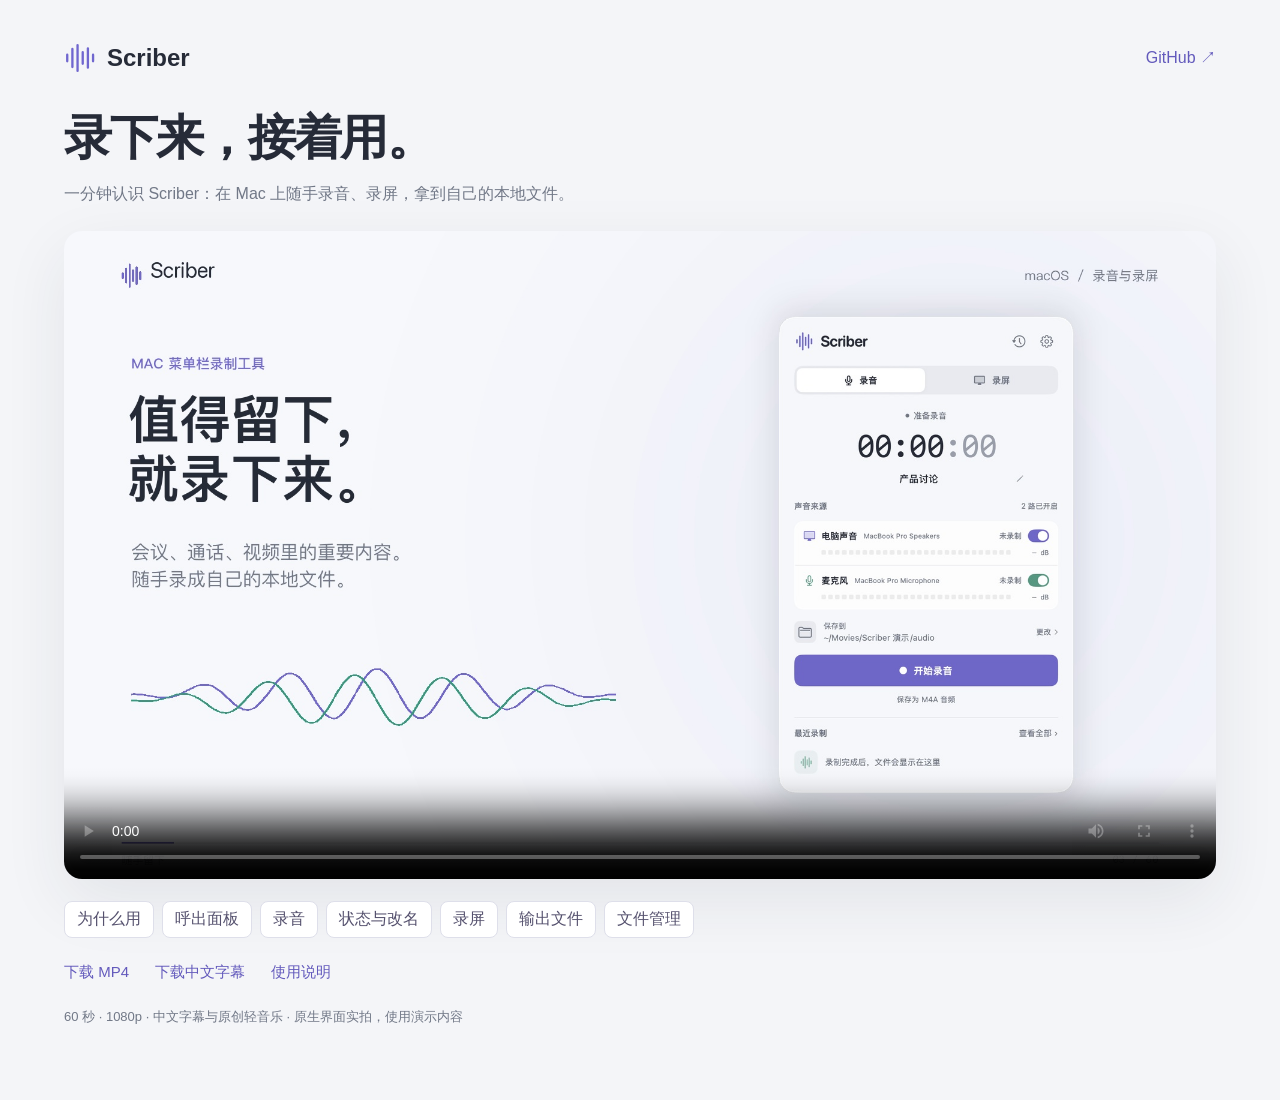
==== video/index.html @ 4d5aacbd "feat: add a one-minute native Scriber product film Explain the recording workflow with real native U" ====
<!doctype html>
<html lang="zh-CN">
<head>
<meta charset="utf-8"><meta name="viewport" content="width=device-width,initial-scale=1">
<title>Scriber · 一分钟认识</title>
<style>
:root{color-scheme:light;font-family:-apple-system,BlinkMacSystemFont,"PingFang SC",sans-serif;color:#262b38;background:#f4f5f8}*{box-sizing:border-box}body{margin:0;padding:40px 5vw 48px}main{max-width:1200px;margin:auto}header{display:flex;justify-content:space-between;align-items:center;margin-bottom:30px}.brand{font-weight:650;font-size:24px;display:flex;gap:12px;align-items:center}.brand svg{width:31px;height:36px}a{color:#635abc;text-decoration:none}a:hover{text-decoration:underline}a:focus-visible,video:focus-visible{outline:3px solid #7067cf;outline-offset:5px}h1{font-size:clamp(30px,4vw,48px);letter-spacing:-.04em;margin:14px 0 10px}p{color:#717887;line-height:1.7;margin:0 0 24px}video{width:100%;aspect-ratio:16/9;display:block;border-radius:18px;background:#eef0f7;box-shadow:0 22px 65px #262b3815}nav{display:flex;flex-wrap:wrap;gap:12px 26px;margin-top:25px;font-size:15px}.note{font-size:13px;margin-top:24px}button{font:inherit;border:1px solid #dedfea;background:white;color:#55516e;border-radius:8px;padding:7px 12px;cursor:pointer}button:hover{background:#edebfa}button:focus-visible{outline:3px solid #7067cf}section{margin-top:22px;display:flex;gap:8px;flex-wrap:wrap}@media(max-width:600px){body{padding:22px 18px}header{margin-bottom:22px}header a{font-size:13px}video{border-radius:10px}section{gap:7px}button{font-size:12px}}
</style>
</head>
<body><main>
<header><span class="brand"><svg viewBox="0 0 48 48" fill="none" stroke="#7067cf" stroke-width="3.6" stroke-linecap="round" aria-hidden="true"><path d="M5 19v10m8-19v28m8-34v40m8-29v18m8-24v30m8-20v10"/></svg>Scriber</span><a href="https://github.com/luyao618/dayscribe">GitHub ↗</a></header>
<h1>录下来，接着用。</h1><p>一分钟认识 Scriber：在 Mac 上随手录音、录屏，拿到自己的本地文件。</p>
<video id="film" controls playsinline preload="metadata" poster="poster.jpg" aria-label="Scriber 一分钟中文产品演示"><source src="scriber-intro-zh.mp4" type="video/mp4"><track kind="subtitles" src="scriber-zh.vtt" srclang="zh" label="中文文字稿"></video>
<section aria-label="跳转到章节"><button data-time="0">为什么用</button><button data-time="6">呼出面板</button><button data-time="12">录音</button><button data-time="22">状态与改名</button><button data-time="29">录屏</button><button data-time="40">输出文件</button><button data-time="48">文件管理</button></section>
<nav><a href="scriber-intro-zh.mp4" download>下载 MP4</a><a href="scriber-zh.srt" download>下载中文字幕</a><a href="../docs/USAGE.md">使用说明</a></nav>
<p class="note">60 秒 · 1080p · 中文字幕与原创轻音乐 · 原生界面实拍，使用演示内容</p>
</main><script>
const film=document.getElementById('film');
for(const button of document.querySelectorAll('[data-time]'))button.addEventListener('click',()=>{film.currentTime=Number(button.dataset.time);film.focus()});
</script></body></html>
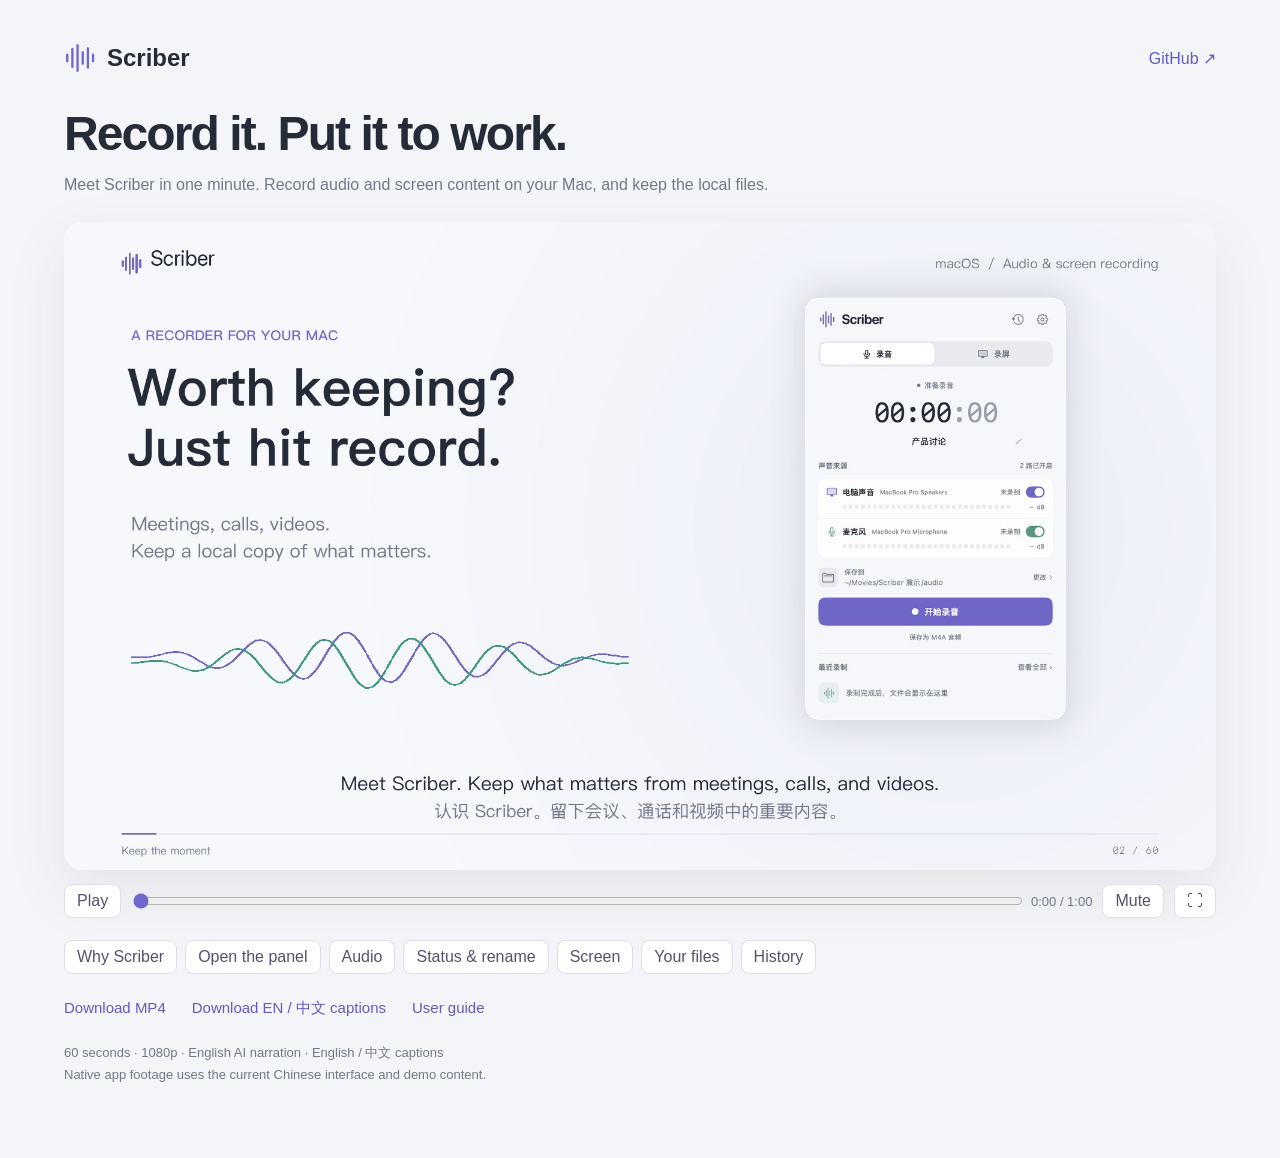
==== commit 3929bf47: "feat: publish English product film with bilingual captions Render English presentation copy and AI n" ====
--- a/video/index.html
+++ b/video/index.html
@@ -1,20 +1,44 @@
 <!doctype html>
-<html lang="zh-CN">
+<html lang="en">
 <head>
 <meta charset="utf-8"><meta name="viewport" content="width=device-width,initial-scale=1">
-<title>Scriber · 一分钟认识</title>
+<title>Scriber · One-minute tour</title>
 <style>
 :root{color-scheme:light;font-family:-apple-system,BlinkMacSystemFont,"PingFang SC",sans-serif;color:#262b38;background:#f4f5f8}*{box-sizing:border-box}body{margin:0;padding:40px 5vw 48px}main{max-width:1200px;margin:auto}header{display:flex;justify-content:space-between;align-items:center;margin-bottom:30px}.brand{font-weight:650;font-size:24px;display:flex;gap:12px;align-items:center}.brand svg{width:31px;height:36px}a{color:#635abc;text-decoration:none}a:hover{text-decoration:underline}a:focus-visible,video:focus-visible{outline:3px solid #7067cf;outline-offset:5px}h1{font-size:clamp(30px,4vw,48px);letter-spacing:-.04em;margin:14px 0 10px}p{color:#717887;line-height:1.7;margin:0 0 24px}video{width:100%;aspect-ratio:16/9;display:block;border-radius:18px;background:#eef0f7;box-shadow:0 22px 65px #262b3815}nav{display:flex;flex-wrap:wrap;gap:12px 26px;margin-top:25px;font-size:15px}.note{font-size:13px;margin-top:24px}button{font:inherit;border:1px solid #dedfea;background:white;color:#55516e;border-radius:8px;padding:7px 12px;cursor:pointer}button:hover{background:#edebfa}button:focus-visible{outline:3px solid #7067cf}section{margin-top:22px;display:flex;gap:8px;flex-wrap:wrap}@media(max-width:600px){body{padding:22px 18px}header{margin-bottom:22px}header a{font-size:13px}video{border-radius:10px}section{gap:7px}button{font-size:12px}}
+.transport{display:grid;grid-template-columns:auto minmax(60px,1fr) auto auto auto;align-items:center;gap:10px;margin:14px 0 20px}.transport[hidden]{display:none}.transport input{width:100%;min-width:0;accent-color:#7067cf}.time{font-size:13px;font-variant-numeric:tabular-nums;color:#717887}.player:fullscreen{box-sizing:border-box;padding:24px;background:#f4f5f8;display:flex;flex-direction:column;justify-content:center}.player:fullscreen video{max-height:calc(100vh - 120px);min-height:0;object-fit:contain}.player:fullscreen .transport{flex:none}@media(max-width:600px){.transport{gap:6px}.transport button{padding:7px 9px}.time{font-size:11px}}
 </style>
 </head>
 <body><main>
 <header><span class="brand"><svg viewBox="0 0 48 48" fill="none" stroke="#7067cf" stroke-width="3.6" stroke-linecap="round" aria-hidden="true"><path d="M5 19v10m8-19v28m8-34v40m8-29v18m8-24v30m8-20v10"/></svg>Scriber</span><a href="https://github.com/luyao618/dayscribe">GitHub ↗</a></header>
-<h1>录下来，接着用。</h1><p>一分钟认识 Scriber：在 Mac 上随手录音、录屏，拿到自己的本地文件。</p>
-<video id="film" controls playsinline preload="metadata" poster="poster.jpg" aria-label="Scriber 一分钟中文产品演示"><source src="scriber-intro-zh.mp4" type="video/mp4"><track kind="subtitles" src="scriber-zh.vtt" srclang="zh" label="中文文字稿"></video>
-<section aria-label="跳转到章节"><button data-time="0">为什么用</button><button data-time="6">呼出面板</button><button data-time="12">录音</button><button data-time="22">状态与改名</button><button data-time="29">录屏</button><button data-time="40">输出文件</button><button data-time="48">文件管理</button></section>
-<nav><a href="scriber-intro-zh.mp4" download>下载 MP4</a><a href="scriber-zh.srt" download>下载中文字幕</a><a href="../docs/USAGE.md">使用说明</a></nav>
-<p class="note">60 秒 · 1080p · 中文字幕与原创轻音乐 · 原生界面实拍，使用演示内容</p>
+<h1>Record it. Put it to work.</h1><p>Meet Scriber in one minute. Record audio and screen content on your Mac, and keep the local files.</p>
+<div class="player" id="player"><video id="film" controls playsinline preload="metadata" poster="poster-en.jpg" aria-label="Scriber product tour with English narration and English and Chinese captions"><source src="scriber-intro-en.mp4" type="video/mp4"></video><div class="transport" id="transport" hidden><button id="play" type="button" aria-label="Play video">Play</button><input id="seek" type="range" min="0" max="60" step="0.1" value="0" aria-label="Video position"><span class="time" id="time">0:00 / 1:00</span><button id="mute" type="button" aria-label="Mute audio">Mute</button><button id="full" type="button" aria-label="Enter fullscreen">⛶</button></div></div>
+<section aria-label="Jump to a chapter"><button data-time="0">Why Scriber</button><button data-time="6">Open the panel</button><button data-time="12">Audio</button><button data-time="22">Status & rename</button><button data-time="29">Screen</button><button data-time="40">Your files</button><button data-time="48">History</button></section>
+<nav><a href="scriber-intro-en.mp4" download>Download MP4</a><a href="scriber-en-bilingual.srt" download>Download EN / 中文 captions</a><a href="../docs/USAGE.md">User guide</a></nav>
+<p class="note">60 seconds · 1080p · English AI narration · English / 中文 captions<br />Native app footage uses the current Chinese interface and demo content.</p>
 </main><script>
 const film=document.getElementById('film');
-for(const button of document.querySelectorAll('[data-time]'))button.addEventListener('click',()=>{film.currentTime=Number(button.dataset.time);film.focus()});
+const player=document.getElementById('player');
+const play=document.getElementById('play');
+const seek=document.getElementById('seek');
+const mute=document.getElementById('mute');
+const full=document.getElementById('full');
+const clock=document.getElementById('time');
+const stamp=t=>`${Math.floor(t/60)}:${String(Math.floor(t%60)).padStart(2,'0')}`;
+function update(){
+ const duration=Number.isFinite(film.duration)?film.duration:60;
+ seek.max=duration;seek.value=film.currentTime;
+ seek.setAttribute('aria-valuetext',`${stamp(film.currentTime)} of ${stamp(duration)}`);
+ clock.textContent=`${stamp(film.currentTime)} / ${stamp(duration)}`;
+ play.textContent=film.paused?'Play':'Pause';play.setAttribute('aria-label',film.paused?'Play video':'Pause video');
+ mute.textContent=film.muted?'Unmute':'Mute';mute.setAttribute('aria-label',film.muted?'Unmute audio':'Mute audio');
+}
+play.addEventListener('click',()=>{if(film.paused)film.play().catch(update);else film.pause()});
+seek.addEventListener('input',()=>{film.currentTime=Number(seek.value);update()});
+mute.addEventListener('click',()=>{film.muted=!film.muted;update()});
+full.hidden=!document.fullscreenEnabled;
+full.addEventListener('click',()=>{const action=document.fullscreenElement?document.exitFullscreen():player.requestFullscreen();action.catch(()=>{});});
+document.addEventListener('fullscreenchange',()=>full.setAttribute('aria-label',document.fullscreenElement?'Exit fullscreen':'Enter fullscreen'));
+for(const event of ['play','pause','timeupdate','ended','loadedmetadata','volumechange'])film.addEventListener(event,update);
+for(const button of document.querySelectorAll('[data-time]'))button.addEventListener('click',()=>{film.currentTime=Number(button.dataset.time);play.focus()});
+film.controls=false;document.getElementById('transport').hidden=false;update();
 </script></body></html>
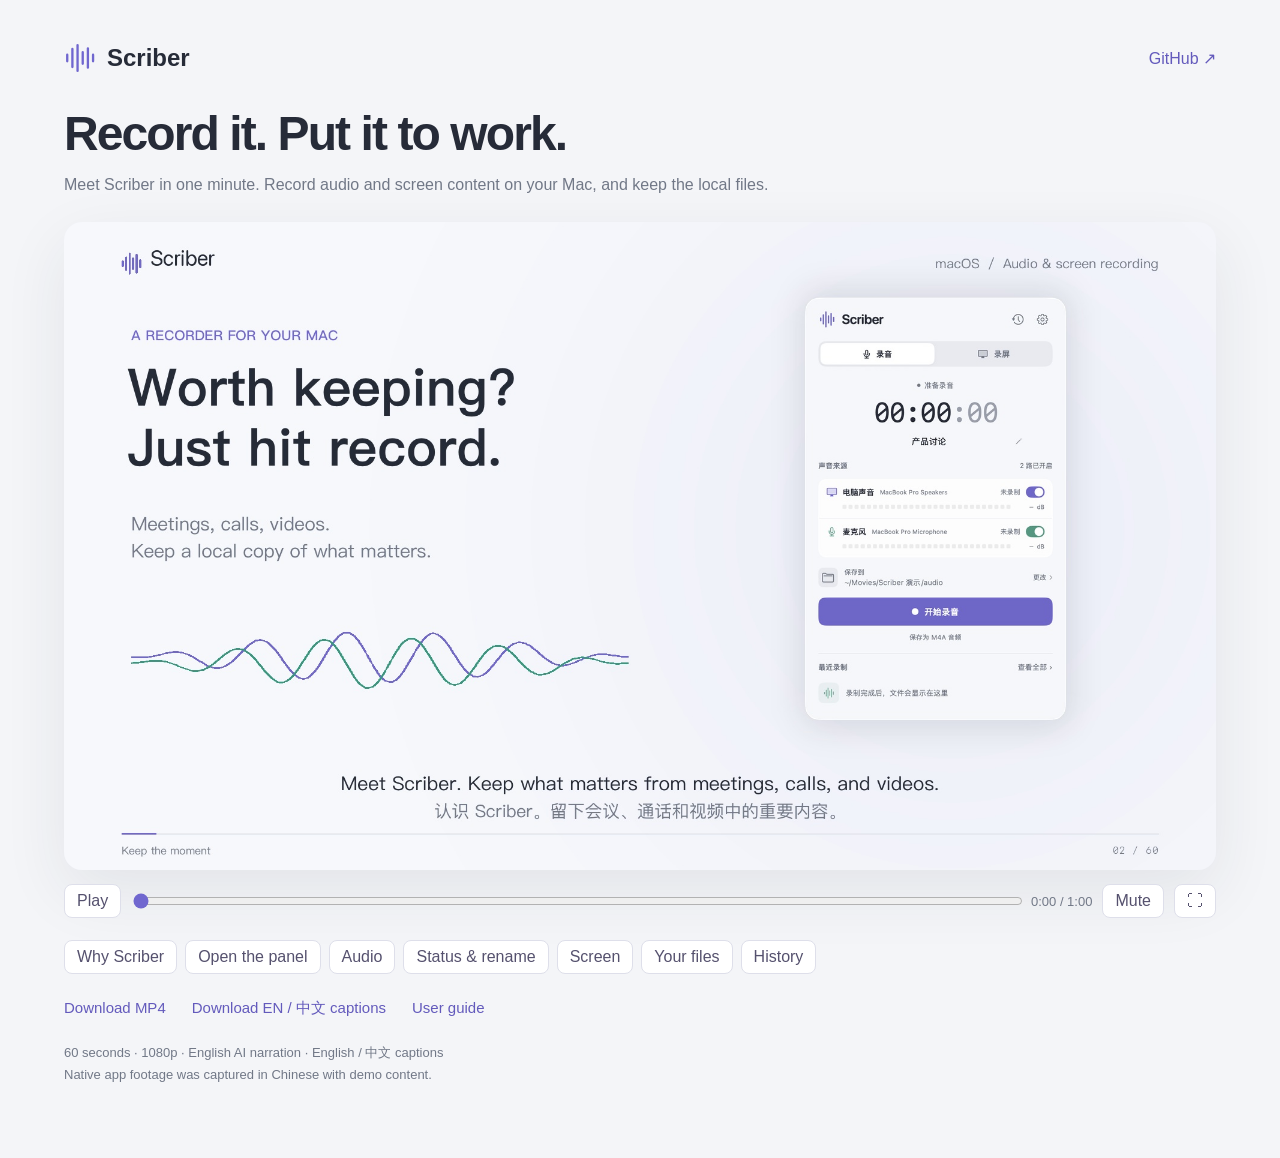
==== commit b3ed0dc7: "feat: complete system-language messages and usage docs Translate capture, storage, filename and reco" ====
--- a/video/index.html
+++ b/video/index.html
@@ -14,7 +14,7 @@
 <div class="player" id="player"><video id="film" controls playsinline preload="metadata" poster="poster-en.jpg" aria-label="Scriber product tour with English narration and English and Chinese captions"><source src="scriber-intro-en.mp4" type="video/mp4"></video><div class="transport" id="transport" hidden><button id="play" type="button" aria-label="Play video">Play</button><input id="seek" type="range" min="0" max="60" step="0.1" value="0" aria-label="Video position"><span class="time" id="time">0:00 / 1:00</span><button id="mute" type="button" aria-label="Mute audio">Mute</button><button id="full" type="button" aria-label="Enter fullscreen">⛶</button></div></div>
 <section aria-label="Jump to a chapter"><button data-time="0">Why Scriber</button><button data-time="6">Open the panel</button><button data-time="12">Audio</button><button data-time="22">Status & rename</button><button data-time="29">Screen</button><button data-time="40">Your files</button><button data-time="48">History</button></section>
 <nav><a href="scriber-intro-en.mp4" download>Download MP4</a><a href="scriber-en-bilingual.srt" download>Download EN / 中文 captions</a><a href="../docs/USAGE.md">User guide</a></nav>
-<p class="note">60 seconds · 1080p · English AI narration · English / 中文 captions<br />Native app footage uses the current Chinese interface and demo content.</p>
+<p class="note">60 seconds · 1080p · English AI narration · English / 中文 captions<br />Native app footage was captured in Chinese with demo content.</p>
 </main><script>
 const film=document.getElementById('film');
 const player=document.getElementById('player');
